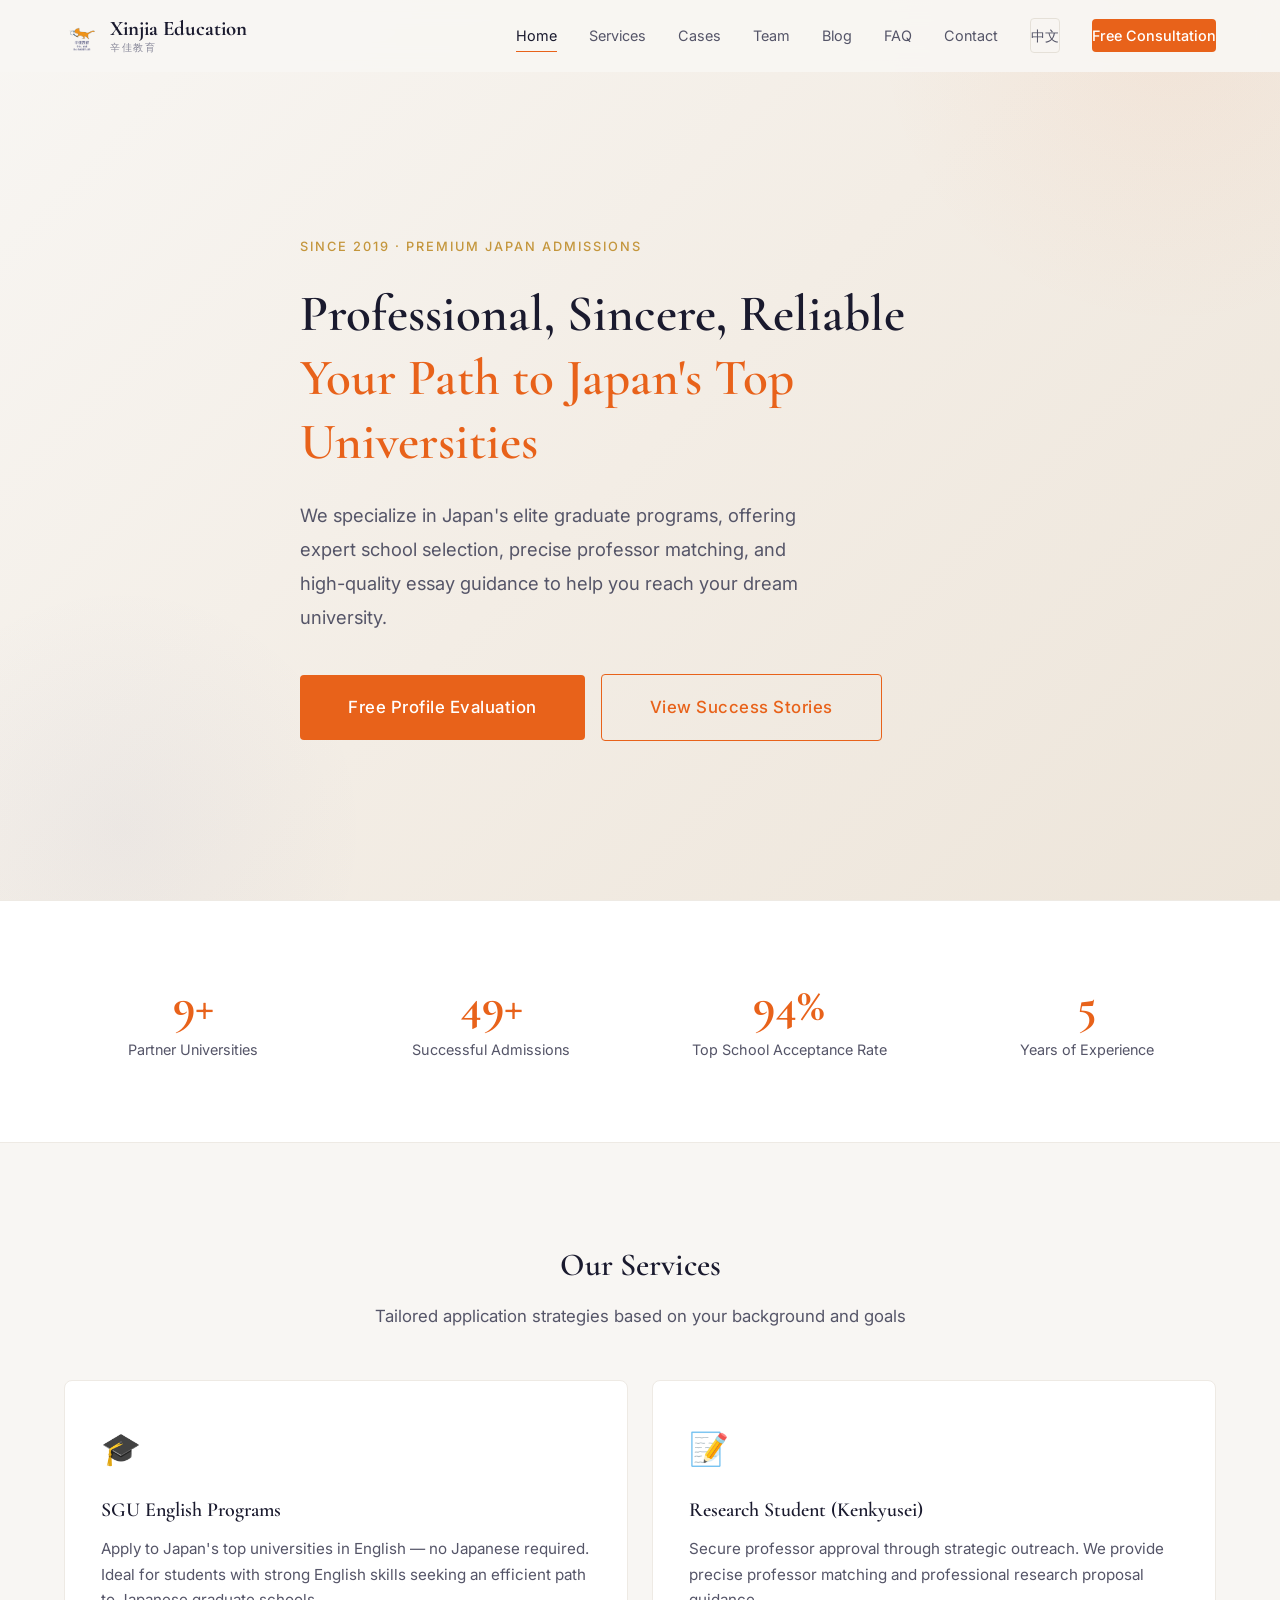
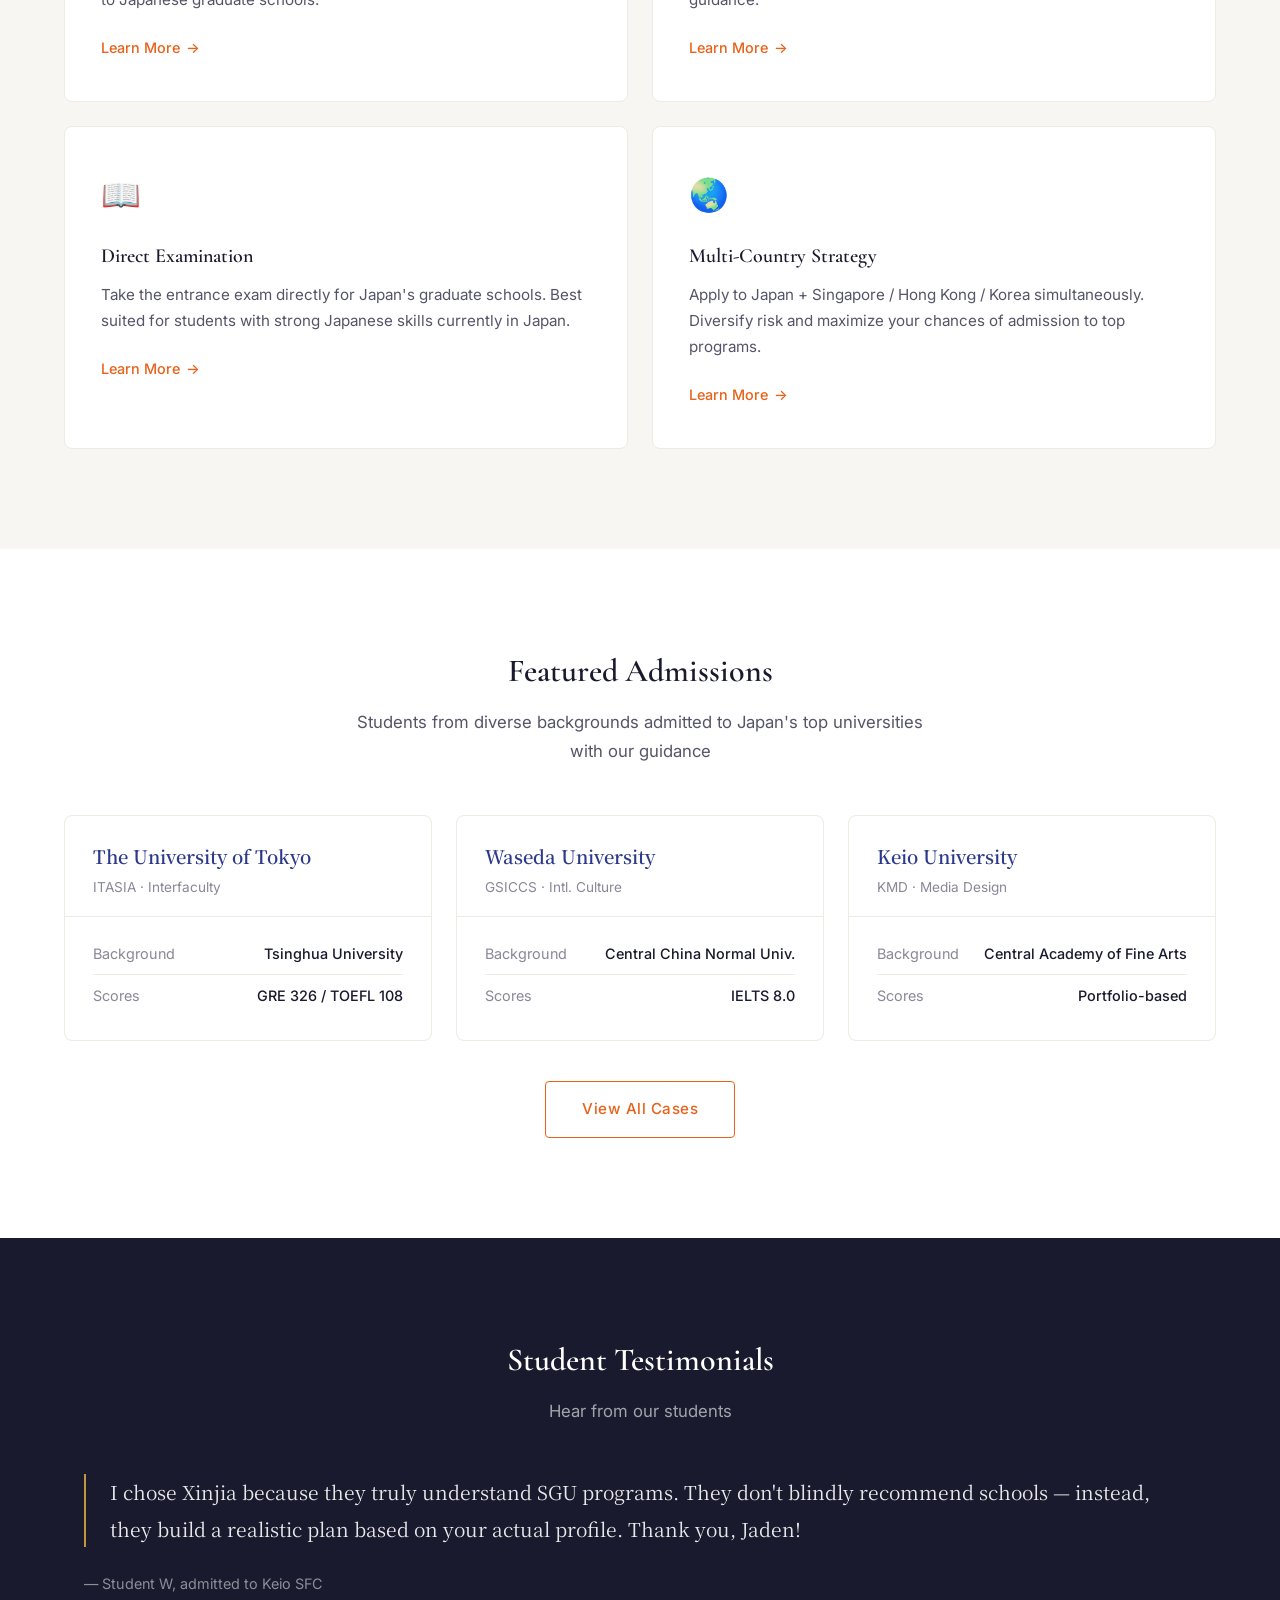
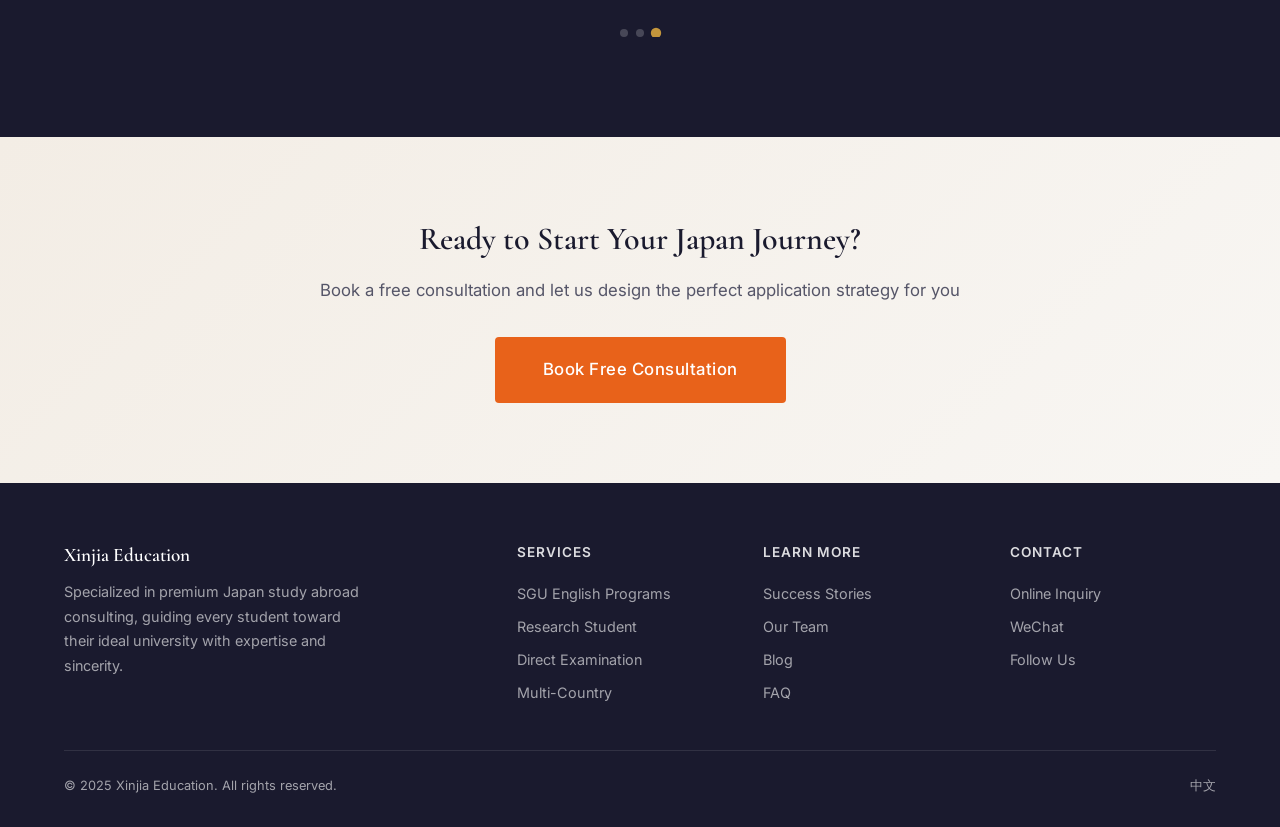
==== en/index.html @ 95246c09 "Initial commit: Xinjia Education official website - 14 HTML pages (7 Chinese + 7 English) - Brand de" ====
<!DOCTYPE html>
<html lang="en" class="en">
<head>
  <meta charset="UTF-8">
  <meta name="viewport" content="width=device-width, initial-scale=1.0">
  <title>Xinjia Education | Premium Japan Study Abroad · SGU · Graduate School</title>
  <meta name="description" content="Xinjia Education specializes in premium Japan study abroad consulting: SGU English programs, graduate school applications, and multi-country strategies. Admissions to UTokyo, Waseda, Keio, and more.">
  <meta name="keywords" content="study in Japan,SGU application,Japan graduate school,Japan university,study abroad Japan,Tokyo University admission">
  <link rel="alternate" hreflang="zh" href="https://shinka-edu.com/index.html">
  <link rel="alternate" hreflang="en" href="https://shinka-edu.com/en/index.html">
  <link rel="canonical" href="https://shinka-edu.com/en/">
  <meta property="og:title" content="Xinjia Education | Premium Japan Study Abroad">
  <meta property="og:description" content="Expert guidance for SGU programs, graduate school, and multi-country applications">
  <meta property="og:type" content="website">
  <meta property="og:url" content="https://shinka-edu.com/en/">
  <meta property="og:locale" content="en_US">
  <meta property="og:locale:alternate" content="zh_CN">
  <link rel="preconnect" href="https://fonts.googleapis.com">
  <link rel="preconnect" href="https://fonts.gstatic.com" crossorigin>
  <link href="https://fonts.googleapis.com/css2?family=Cormorant+Garamond:wght@400;600;700&family=Inter:wght@400;500;600&family=Noto+Serif+SC:wght@400;600;700&display=swap" rel="stylesheet">
  <link rel="stylesheet" href="../css/style.css">
  <script type="application/ld+json">
  {
    "@context": "https://schema.org",
    "@type": "EducationalOrganization",
    "name": "Xinjia Education",
    "alternateName": "辛佳教育",
    "url": "https://shinka-edu.com",
    "description": "Premium Japan study abroad consulting: SGU, graduate school, and multi-country applications",
    "areaServed": ["CN", "JP"],
    "knowsLanguage": ["zh", "en", "ja"]
  }
  </script>
</head>
<body>

  <nav class="navbar" role="navigation" aria-label="Main navigation">
    <div class="container">
      <a href="index.html" class="nav-logo">
        <img src="../images/logo.png" alt="Xinjia Education" loading="lazy">
        <span class="nav-logo-text">
          Xinjia Education
          <small>辛佳教育</small>
        </span>
      </a>
      <div class="nav-links">
        <a href="index.html" class="active">Home</a>
        <a href="services.html">Services</a>
        <a href="cases.html">Cases</a>
        <a href="team.html">Team</a>
        <a href="blog.html">Blog</a>
        <a href="faq.html">FAQ</a>
        <a href="contact.html">Contact</a>
        <a href="../index.html" class="nav-lang">中文</a>
        <a href="contact.html" class="nav-cta">Free Consultation</a>
      </div>
      <button class="nav-toggle" aria-label="Menu"><span></span><span></span><span></span></button>
    </div>
  </nav>

  <!-- Hero -->
  <section class="hero">
    <div class="container">
      <div class="hero-content">
        <span class="hero-badge">Since 2019 · Premium Japan Admissions</span>
        <h1 class="hero-title">Professional, Sincere, Reliable<br><span>Your Path to Japan's Top Universities</span></h1>
        <p class="hero-desc">We specialize in Japan's elite graduate programs, offering expert school selection, precise professor matching, and high-quality essay guidance to help you reach your dream university.</p>
        <div class="hero-buttons">
          <a href="contact.html" class="btn btn-primary btn-lg">Free Profile Evaluation</a>
          <a href="cases.html" class="btn btn-outline btn-lg">View Success Stories</a>
        </div>
      </div>
    </div>
  </section>

  <!-- Stats -->
  <section class="stats">
    <div class="container">
      <div class="stats-grid">
        <div class="stat-item fade-in">
          <div class="stat-number" data-count="10" data-suffix="+">0</div>
          <div class="stat-label">Partner Universities</div>
        </div>
        <div class="stat-item fade-in fade-in-delay-1">
          <div class="stat-number" data-count="50" data-suffix="+">0</div>
          <div class="stat-label">Successful Admissions</div>
        </div>
        <div class="stat-item fade-in fade-in-delay-2">
          <div class="stat-number" data-count="95" data-suffix="%">0</div>
          <div class="stat-label">Top School Acceptance Rate</div>
        </div>
        <div class="stat-item fade-in fade-in-delay-3">
          <div class="stat-number" data-count="6" data-suffix="">0</div>
          <div class="stat-label">Years of Experience</div>
        </div>
      </div>
    </div>
  </section>

  <!-- Services -->
  <section class="section" id="services">
    <div class="container">
      <h2 class="section-title center fade-in">Our Services</h2>
      <p class="section-subtitle center fade-in">Tailored application strategies based on your background and goals</p>
      <div class="services-grid">
        <a href="services.html#sgu" class="service-card fade-in">
          <span class="service-icon">🎓</span>
          <h3>SGU English Programs</h3>
          <p>Apply to Japan's top universities in English — no Japanese required. Ideal for students with strong English skills seeking an efficient path to Japanese graduate schools.</p>
          <span class="link-arrow">Learn More</span>
        </a>
        <a href="services.html#kenkyusei" class="service-card fade-in fade-in-delay-1">
          <span class="service-icon">📝</span>
          <h3>Research Student (Kenkyusei)</h3>
          <p>Secure professor approval through strategic outreach. We provide precise professor matching and professional research proposal guidance.</p>
          <span class="link-arrow">Learn More</span>
        </a>
        <a href="services.html#chokuju" class="service-card fade-in fade-in-delay-2">
          <span class="service-icon">📖</span>
          <h3>Direct Examination</h3>
          <p>Take the entrance exam directly for Japan's graduate schools. Best suited for students with strong Japanese skills currently in Japan.</p>
          <span class="link-arrow">Learn More</span>
        </a>
        <a href="services.html#multi" class="service-card fade-in fade-in-delay-3">
          <span class="service-icon">🌏</span>
          <h3>Multi-Country Strategy</h3>
          <p>Apply to Japan + Singapore / Hong Kong / Korea simultaneously. Diversify risk and maximize your chances of admission to top programs.</p>
          <span class="link-arrow">Learn More</span>
        </a>
      </div>
    </div>
  </section>

  <!-- Featured Cases -->
  <section class="section" style="background: var(--color-bg-white);">
    <div class="container">
      <h2 class="section-title center fade-in">Featured Admissions</h2>
      <p class="section-subtitle center fade-in">Students from diverse backgrounds admitted to Japan's top universities with our guidance</p>
      <div class="cases-grid">
        <div class="case-card fade-in">
          <div class="case-card-header">
            <div class="case-school">The University of Tokyo</div>
            <div class="case-program">ITASIA · Interfaculty</div>
          </div>
          <div class="case-card-body">
            <div class="case-detail"><span class="case-detail-label">Background</span><span class="case-detail-value">Tsinghua University</span></div>
            <div class="case-detail"><span class="case-detail-label">Scores</span><span class="case-detail-value">GRE 326 / TOEFL 108</span></div>
          </div>
        </div>
        <div class="case-card fade-in fade-in-delay-1">
          <div class="case-card-header">
            <div class="case-school">Waseda University</div>
            <div class="case-program">GSICCS · Intl. Culture</div>
          </div>
          <div class="case-card-body">
            <div class="case-detail"><span class="case-detail-label">Background</span><span class="case-detail-value">Central China Normal Univ.</span></div>
            <div class="case-detail"><span class="case-detail-label">Scores</span><span class="case-detail-value">IELTS 8.0</span></div>
          </div>
        </div>
        <div class="case-card fade-in fade-in-delay-2">
          <div class="case-card-header">
            <div class="case-school">Keio University</div>
            <div class="case-program">KMD · Media Design</div>
          </div>
          <div class="case-card-body">
            <div class="case-detail"><span class="case-detail-label">Background</span><span class="case-detail-value">Central Academy of Fine Arts</span></div>
            <div class="case-detail"><span class="case-detail-label">Scores</span><span class="case-detail-value">Portfolio-based</span></div>
          </div>
        </div>
      </div>
      <div class="text-center" style="margin-top: 40px;">
        <a href="cases.html" class="btn btn-outline">View All Cases</a>
      </div>
    </div>
  </section>

  <!-- Testimonials -->
  <section class="testimonials">
    <div class="container">
      <h2 class="section-title center fade-in">Student Testimonials</h2>
      <p class="section-subtitle center fade-in">Hear from our students</p>
      <div class="testimonial-slider fade-in">
        <div class="testimonial-track">
          <div class="testimonial-card">
            <div class="testimonial-quote">The Xinjia team was incredibly professional. From school selection to essay writing, they provided targeted advice every step of the way. I ended up getting into UTokyo ITASIA — the entire process was smoother than I imagined.</div>
            <div class="testimonial-author">— Student Z, admitted to UTokyo ITASIA</div>
          </div>
          <div class="testimonial-card">
            <div class="testimonial-quote">As a career-changer, I was extremely anxious at first. The team helped me clarify my research direction and refined my research proposal through many iterations, each time with substantive improvements.</div>
            <div class="testimonial-author">— Student L, admitted to Waseda GSICCS</div>
          </div>
          <div class="testimonial-card">
            <div class="testimonial-quote">I chose Xinjia because they truly understand SGU programs. They don't blindly recommend schools — instead, they build a realistic plan based on your actual profile. Thank you, Jaden!</div>
            <div class="testimonial-author">— Student W, admitted to Keio SFC</div>
          </div>
        </div>
        <div class="testimonial-dots">
          <button class="testimonial-dot active" aria-label="Testimonial 1"></button>
          <button class="testimonial-dot" aria-label="Testimonial 2"></button>
          <button class="testimonial-dot" aria-label="Testimonial 3"></button>
        </div>
      </div>
    </div>
  </section>

  <!-- CTA -->
  <section class="cta-section">
    <div class="container fade-in">
      <h2>Ready to Start Your Japan Journey?</h2>
      <p>Book a free consultation and let us design the perfect application strategy for you</p>
      <a href="contact.html" class="btn btn-primary btn-lg">Book Free Consultation</a>
    </div>
  </section>

  <!-- Footer -->
  <footer class="footer">
    <div class="container">
      <div class="footer-grid">
        <div class="footer-brand">
          <h3>Xinjia Education</h3>
          <p>Specialized in premium Japan study abroad consulting, guiding every student toward their ideal university with expertise and sincerity.</p>
        </div>
        <div class="footer-col">
          <h4>Services</h4>
          <a href="services.html#sgu">SGU English Programs</a>
          <a href="services.html#kenkyusei">Research Student</a>
          <a href="services.html#chokuju">Direct Examination</a>
          <a href="services.html#multi">Multi-Country</a>
        </div>
        <div class="footer-col">
          <h4>Learn More</h4>
          <a href="cases.html">Success Stories</a>
          <a href="team.html">Our Team</a>
          <a href="blog.html">Blog</a>
          <a href="faq.html">FAQ</a>
        </div>
        <div class="footer-col">
          <h4>Contact</h4>
          <a href="contact.html">Online Inquiry</a>
          <a href="contact.html">WeChat</a>
          <a href="contact.html">Follow Us</a>
        </div>
      </div>
      <div class="footer-bottom">
        <span>&copy; 2025 Xinjia Education. All rights reserved.</span>
        <a href="../index.html">中文</a>
      </div>
    </div>
  </footer>

  <script src="../js/main.js"></script>
</body>
</html>
---- css/style.css ----
/* ===== CSS Variables & Brand Design System ===== */
:root {
  --color-primary: #E8621A;
  --color-primary-dark: #C8520F;
  --color-primary-light: #F5864D;
  --color-secondary: #2D3A8C;
  --color-secondary-dark: #1E2860;
  --color-accent: #C4963C;
  --color-accent-light: #D4AC5C;
  --color-text: #1A1A2E;
  --color-text-light: #555568;
  --color-text-muted: #888899;
  --color-bg: #F8F6F3;
  --color-bg-white: #FFFFFF;
  --color-bg-warm: #F3EDE5;
  --color-border: #E5E0D8;
  --color-border-light: #EEEAE4;

  --font-serif-cn: "Noto Serif SC", "Songti SC", "SimSun", serif;
  --font-serif-en: "Cormorant Garamond", "Georgia", serif;
  --font-sans: "Inter", "Noto Sans SC", "PingFang SC", "Microsoft YaHei", sans-serif;

  --max-width: 1200px;
  --nav-height: 72px;
  --section-padding: 100px 0;
  --section-padding-sm: 60px 0;
  --transition: 0.3s ease;
  --transition-slow: 0.6s ease;
  --shadow-sm: 0 2px 8px rgba(26, 26, 46, 0.06);
  --shadow-md: 0 4px 20px rgba(26, 26, 46, 0.08);
  --shadow-lg: 0 8px 40px rgba(26, 26, 46, 0.12);
  --radius: 4px;
  --radius-lg: 8px;
}

/* ===== Reset & Base ===== */
*, *::before, *::after {
  margin: 0;
  padding: 0;
  box-sizing: border-box;
}

html {
  font-size: 16px;
  scroll-behavior: smooth;
  -webkit-font-smoothing: antialiased;
  -moz-osx-font-smoothing: grayscale;
}

body {
  font-family: var(--font-sans);
  color: var(--color-text);
  background: var(--color-bg);
  line-height: 1.75;
  overflow-x: hidden;
}

img {
  max-width: 100%;
  height: auto;
  display: block;
}

a {
  color: inherit;
  text-decoration: none;
  transition: color var(--transition);
}

ul, ol { list-style: none; }

h1, h2, h3, h4, h5, h6 {
  font-family: var(--font-serif-cn);
  font-weight: 600;
  line-height: 1.35;
  color: var(--color-text);
}

.en h1, .en h2, .en h3, .en h4, .en h5, .en h6 {
  font-family: var(--font-serif-en);
}

/* ===== Utility ===== */
.container {
  max-width: var(--max-width);
  margin: 0 auto;
  padding: 0 24px;
}

.section {
  padding: var(--section-padding);
}

.section-title {
  font-size: 2rem;
  margin-bottom: 16px;
  position: relative;
}

.section-subtitle {
  font-size: 1.05rem;
  color: var(--color-text-light);
  max-width: 600px;
  margin-bottom: 48px;
}

.section-subtitle.center {
  margin-left: auto;
  margin-right: auto;
  text-align: center;
}

.section-title.center {
  text-align: center;
}

.text-primary { color: var(--color-primary); }
.text-accent { color: var(--color-accent); }
.text-muted { color: var(--color-text-muted); }
.text-center { text-align: center; }

.sr-only {
  position: absolute;
  width: 1px;
  height: 1px;
  padding: 0;
  margin: -1px;
  overflow: hidden;
  clip: rect(0,0,0,0);
  border: 0;
}

/* ===== Buttons ===== */
.btn {
  display: inline-block;
  padding: 14px 36px;
  font-size: 0.95rem;
  font-family: var(--font-sans);
  font-weight: 500;
  border: none;
  border-radius: var(--radius);
  cursor: pointer;
  transition: all var(--transition);
  letter-spacing: 0.5px;
  text-align: center;
}

.btn-primary {
  background: var(--color-primary);
  color: #fff;
}

.btn-primary:hover {
  background: var(--color-primary-dark);
  transform: translateY(-1px);
  box-shadow: var(--shadow-md);
}

.btn-outline {
  background: transparent;
  color: var(--color-primary);
  border: 1.5px solid var(--color-primary);
}

.btn-outline:hover {
  background: var(--color-primary);
  color: #fff;
}

.btn-secondary {
  background: var(--color-secondary);
  color: #fff;
}

.btn-secondary:hover {
  background: var(--color-secondary-dark);
  transform: translateY(-1px);
}

.btn-sm {
  padding: 10px 24px;
  font-size: 0.875rem;
}

.btn-lg {
  padding: 18px 48px;
  font-size: 1.05rem;
}

/* ===== Navigation ===== */
.navbar {
  position: fixed;
  top: 0;
  left: 0;
  right: 0;
  height: var(--nav-height);
  background: rgba(248, 246, 243, 0.95);
  backdrop-filter: blur(12px);
  -webkit-backdrop-filter: blur(12px);
  z-index: 1000;
  transition: all var(--transition);
  border-bottom: 1px solid transparent;
}

.navbar.scrolled {
  border-bottom-color: var(--color-border);
  box-shadow: var(--shadow-sm);
}

.navbar .container {
  display: flex;
  align-items: center;
  justify-content: space-between;
  height: 100%;
}

.nav-logo {
  display: flex;
  align-items: center;
  gap: 10px;
  font-family: var(--font-serif-cn);
  font-size: 1.25rem;
  font-weight: 700;
  color: var(--color-text);
}

.en .nav-logo {
  font-family: var(--font-serif-en);
  font-size: 1.3rem;
}

.nav-logo img {
  height: 36px;
  width: auto;
}

.nav-logo-text {
  display: flex;
  flex-direction: column;
  line-height: 1.2;
}

.nav-logo-text small {
  font-size: 0.65rem;
  font-family: var(--font-sans);
  font-weight: 400;
  color: var(--color-text-muted);
  letter-spacing: 1.5px;
  text-transform: uppercase;
}

.nav-links {
  display: flex;
  align-items: center;
  gap: 32px;
}

.nav-links a {
  font-size: 0.9rem;
  color: var(--color-text-light);
  position: relative;
  padding: 4px 0;
}

.nav-links a::after {
  content: '';
  position: absolute;
  bottom: 0;
  left: 0;
  width: 0;
  height: 1.5px;
  background: var(--color-primary);
  transition: width var(--transition);
}

.nav-links a:hover,
.nav-links a.active {
  color: var(--color-text);
}

.nav-links a:hover::after,
.nav-links a.active::after {
  width: 100%;
}

.nav-lang {
  font-size: 0.85rem;
  color: var(--color-text-muted);
  border: 1px solid var(--color-border);
  padding: 5px 14px;
  border-radius: var(--radius);
  transition: all var(--transition);
}

.nav-lang:hover {
  color: var(--color-primary);
  border-color: var(--color-primary);
}

.nav-cta {
  padding: 8px 24px;
  background: var(--color-primary);
  color: #fff !important;
  border-radius: var(--radius);
  font-weight: 500;
}

.nav-cta::after { display: none !important; }

.nav-cta:hover {
  background: var(--color-primary-dark);
}

/* Mobile Nav Toggle */
.nav-toggle {
  display: none;
  flex-direction: column;
  gap: 5px;
  cursor: pointer;
  padding: 4px;
  background: none;
  border: none;
}

.nav-toggle span {
  display: block;
  width: 24px;
  height: 2px;
  background: var(--color-text);
  transition: all var(--transition);
  border-radius: 1px;
}

.nav-toggle.active span:nth-child(1) {
  transform: rotate(45deg) translate(5px, 5px);
}

.nav-toggle.active span:nth-child(2) { opacity: 0; }

.nav-toggle.active span:nth-child(3) {
  transform: rotate(-45deg) translate(5px, -5px);
}

/* ===== Hero Section ===== */
.hero {
  min-height: 100vh;
  display: flex;
  align-items: center;
  padding-top: var(--nav-height);
  background: linear-gradient(135deg, var(--color-bg) 0%, var(--color-bg-warm) 50%, #EDE5DA 100%);
  position: relative;
  overflow: hidden;
}

.hero::before {
  content: '';
  position: absolute;
  top: -30%;
  right: -15%;
  width: 600px;
  height: 600px;
  background: radial-gradient(circle, rgba(232, 98, 26, 0.06) 0%, transparent 70%);
  border-radius: 50%;
}

.hero::after {
  content: '';
  position: absolute;
  bottom: -20%;
  left: -10%;
  width: 500px;
  height: 500px;
  background: radial-gradient(circle, rgba(45, 58, 140, 0.04) 0%, transparent 70%);
  border-radius: 50%;
}

.hero .container {
  position: relative;
  z-index: 1;
}

.hero-content {
  max-width: 680px;
}

.hero-badge {
  display: inline-block;
  font-size: 0.8rem;
  letter-spacing: 2px;
  text-transform: uppercase;
  color: var(--color-accent);
  margin-bottom: 24px;
  font-weight: 500;
}

.hero-title {
  font-size: 3.2rem;
  margin-bottom: 24px;
  line-height: 1.25;
}

.hero-title span {
  color: var(--color-primary);
}

.hero-desc {
  font-size: 1.15rem;
  color: var(--color-text-light);
  margin-bottom: 40px;
  max-width: 520px;
  line-height: 1.85;
}

.hero-buttons {
  display: flex;
  gap: 16px;
  align-items: center;
}

/* ===== Stats Section ===== */
.stats {
  padding: 60px 0;
  background: var(--color-bg-white);
  border-top: 1px solid var(--color-border-light);
  border-bottom: 1px solid var(--color-border-light);
}

.stats-grid {
  display: grid;
  grid-template-columns: repeat(4, 1fr);
  gap: 40px;
  text-align: center;
}

.stat-item {
  padding: 20px;
}

.stat-number {
  font-family: var(--font-serif-en);
  font-size: 3rem;
  font-weight: 700;
  color: var(--color-primary);
  line-height: 1;
  margin-bottom: 8px;
}

.stat-number span {
  font-size: 1.5rem;
  color: var(--color-accent);
}

.stat-label {
  font-size: 0.9rem;
  color: var(--color-text-light);
}

/* ===== Services Overview ===== */
.services-grid {
  display: grid;
  grid-template-columns: repeat(2, 1fr);
  gap: 24px;
}

.service-card {
  background: var(--color-bg-white);
  padding: 40px 36px;
  border-radius: var(--radius-lg);
  border: 1px solid var(--color-border-light);
  transition: all var(--transition);
  position: relative;
  overflow: hidden;
}

.service-card::before {
  content: '';
  position: absolute;
  top: 0;
  left: 0;
  width: 3px;
  height: 0;
  background: var(--color-primary);
  transition: height var(--transition-slow);
}

.service-card:hover {
  border-color: var(--color-border);
  box-shadow: var(--shadow-md);
  transform: translateY(-2px);
}

.service-card:hover::before {
  height: 100%;
}

.service-icon {
  font-size: 2rem;
  margin-bottom: 20px;
  display: block;
}

.service-card h3 {
  font-size: 1.25rem;
  margin-bottom: 12px;
}

.service-card p {
  color: var(--color-text-light);
  font-size: 0.95rem;
  margin-bottom: 20px;
  line-height: 1.7;
}

.service-card .link-arrow {
  font-size: 0.9rem;
  color: var(--color-primary);
  font-weight: 500;
  display: inline-flex;
  align-items: center;
  gap: 6px;
}

.service-card .link-arrow::after {
  content: '→';
  transition: transform var(--transition);
}

.service-card:hover .link-arrow::after {
  transform: translateX(4px);
}

/* ===== Cases Section ===== */
.cases-grid {
  display: grid;
  grid-template-columns: repeat(3, 1fr);
  gap: 24px;
}

.case-card {
  background: var(--color-bg-white);
  border-radius: var(--radius-lg);
  border: 1px solid var(--color-border-light);
  overflow: hidden;
  transition: all var(--transition);
}

.case-card:hover {
  box-shadow: var(--shadow-md);
  transform: translateY(-2px);
}

.case-card-header {
  padding: 24px 28px 16px;
  border-bottom: 1px solid var(--color-border-light);
}

.case-school {
  font-family: var(--font-serif-cn);
  font-size: 1.15rem;
  font-weight: 600;
  color: var(--color-secondary);
  margin-bottom: 4px;
}

.case-program {
  font-size: 0.85rem;
  color: var(--color-text-muted);
}

.case-card-body {
  padding: 16px 28px 24px;
}

.case-detail {
  display: flex;
  justify-content: space-between;
  align-items: center;
  padding: 8px 0;
  font-size: 0.9rem;
}

.case-detail + .case-detail {
  border-top: 1px solid var(--color-border-light);
}

.case-detail-label {
  color: var(--color-text-muted);
}

.case-detail-value {
  font-weight: 500;
  color: var(--color-text);
}

/* Cases page filter */
.filter-bar {
  display: flex;
  flex-wrap: wrap;
  gap: 10px;
  margin-bottom: 40px;
}

.filter-btn {
  padding: 8px 20px;
  font-size: 0.85rem;
  border: 1px solid var(--color-border);
  background: var(--color-bg-white);
  color: var(--color-text-light);
  border-radius: 100px;
  cursor: pointer;
  transition: all var(--transition);
  font-family: var(--font-sans);
}

.filter-btn:hover,
.filter-btn.active {
  background: var(--color-primary);
  color: #fff;
  border-color: var(--color-primary);
}

/* ===== Testimonials ===== */
.testimonials {
  background: var(--color-text);
  color: #fff;
  padding: var(--section-padding);
}

.testimonials .section-title {
  color: #fff;
}

.testimonials .section-subtitle {
  color: rgba(255,255,255,0.6);
}

.testimonial-slider {
  position: relative;
  overflow: hidden;
}

.testimonial-track {
  display: flex;
  transition: transform 0.5s ease;
}

.testimonial-card {
  min-width: 100%;
  padding: 0 20px;
}

.testimonial-quote {
  font-family: var(--font-serif-cn);
  font-size: 1.2rem;
  line-height: 1.9;
  margin-bottom: 24px;
  color: rgba(255,255,255,0.9);
  position: relative;
  padding-left: 24px;
  border-left: 2px solid var(--color-accent);
}

.testimonial-author {
  font-size: 0.9rem;
  color: rgba(255,255,255,0.5);
}

.testimonial-dots {
  display: flex;
  justify-content: center;
  gap: 8px;
  margin-top: 32px;
}

.testimonial-dot {
  width: 8px;
  height: 8px;
  border-radius: 50%;
  background: rgba(255,255,255,0.2);
  cursor: pointer;
  transition: all var(--transition);
  border: none;
  padding: 0;
}

.testimonial-dot.active {
  background: var(--color-accent);
  transform: scale(1.3);
}

/* ===== CTA Section ===== */
.cta-section {
  padding: 80px 0;
  background: linear-gradient(135deg, var(--color-bg-warm) 0%, var(--color-bg) 100%);
  text-align: center;
}

.cta-section h2 {
  font-size: 2rem;
  margin-bottom: 16px;
}

.cta-section p {
  color: var(--color-text-light);
  margin-bottom: 32px;
  font-size: 1.05rem;
}

/* ===== Page Header (Inner Pages) ===== */
.page-header {
  padding: 140px 0 60px;
  background: var(--color-bg-white);
  border-bottom: 1px solid var(--color-border-light);
}

.page-header h1 {
  font-size: 2.5rem;
  margin-bottom: 12px;
}

.page-header p {
  font-size: 1.05rem;
  color: var(--color-text-light);
  max-width: 600px;
}

.breadcrumb {
  font-size: 0.85rem;
  color: var(--color-text-muted);
  margin-bottom: 20px;
}

.breadcrumb a:hover {
  color: var(--color-primary);
}

.breadcrumb span {
  margin: 0 8px;
}

/* ===== Services Detail Page ===== */
.service-detail-section {
  padding: 80px 0;
}

.service-detail-section:nth-child(even) {
  background: var(--color-bg-white);
}

.service-detail-grid {
  display: grid;
  grid-template-columns: 1fr 1fr;
  gap: 60px;
  align-items: start;
}

.service-detail-content h2 {
  font-size: 1.75rem;
  margin-bottom: 16px;
}

.service-detail-content p {
  color: var(--color-text-light);
  margin-bottom: 20px;
  line-height: 1.8;
}

.service-detail-content ul {
  margin-bottom: 24px;
}

.service-detail-content ul li {
  padding: 8px 0 8px 20px;
  position: relative;
  color: var(--color-text-light);
  font-size: 0.95rem;
}

.service-detail-content ul li::before {
  content: '';
  position: absolute;
  left: 0;
  top: 16px;
  width: 6px;
  height: 6px;
  background: var(--color-primary);
  border-radius: 50%;
}

.service-sidebar {
  background: var(--color-bg-white);
  padding: 32px;
  border-radius: var(--radius-lg);
  border: 1px solid var(--color-border-light);
  position: sticky;
  top: calc(var(--nav-height) + 24px);
}

.service-sidebar h4 {
  font-size: 1rem;
  margin-bottom: 16px;
  color: var(--color-text);
}

.service-sidebar .price-range {
  font-size: 1.5rem;
  font-weight: 700;
  color: var(--color-primary);
  margin-bottom: 20px;
  font-family: var(--font-serif-en);
}

.timeline {
  position: relative;
  padding-left: 24px;
}

.timeline::before {
  content: '';
  position: absolute;
  left: 4px;
  top: 0;
  bottom: 0;
  width: 1px;
  background: var(--color-border);
}

.timeline-item {
  position: relative;
  padding-bottom: 24px;
}

.timeline-item::before {
  content: '';
  position: absolute;
  left: -24px;
  top: 6px;
  width: 9px;
  height: 9px;
  background: var(--color-primary);
  border-radius: 50%;
  border: 2px solid var(--color-bg);
}

.timeline-item h5 {
  font-size: 0.9rem;
  font-family: var(--font-sans);
  font-weight: 600;
  margin-bottom: 4px;
}

.timeline-item p {
  font-size: 0.85rem;
  color: var(--color-text-muted);
}

/* ===== Team Page ===== */
.team-grid {
  display: grid;
  grid-template-columns: repeat(3, 1fr);
  gap: 32px;
}

.team-card {
  background: var(--color-bg-white);
  padding: 40px 32px;
  border-radius: var(--radius-lg);
  border: 1px solid var(--color-border-light);
  text-align: center;
  transition: all var(--transition);
}

.team-card:hover {
  box-shadow: var(--shadow-md);
  transform: translateY(-2px);
}

.team-avatar {
  width: 80px;
  height: 80px;
  border-radius: 50%;
  background: linear-gradient(135deg, var(--color-bg-warm), var(--color-bg));
  margin: 0 auto 20px;
  display: flex;
  align-items: center;
  justify-content: center;
  font-size: 2rem;
  color: var(--color-primary);
  border: 2px solid var(--color-border-light);
}

.team-card h3 {
  font-size: 1.15rem;
  margin-bottom: 4px;
}

.team-card .team-role {
  font-size: 0.85rem;
  color: var(--color-accent);
  margin-bottom: 16px;
  font-weight: 500;
}

.team-card p {
  font-size: 0.9rem;
  color: var(--color-text-light);
  line-height: 1.7;
}

.founder-message {
  background: var(--color-bg-white);
  padding: 60px;
  border-radius: var(--radius-lg);
  border: 1px solid var(--color-border-light);
  margin-top: 60px;
}

.founder-message h3 {
  font-size: 1.5rem;
  margin-bottom: 20px;
}

.founder-message p {
  color: var(--color-text-light);
  line-height: 1.9;
  font-size: 1.05rem;
}

.founder-message .founder-name {
  margin-top: 24px;
  font-weight: 600;
  color: var(--color-text);
  font-size: 0.95rem;
}

/* ===== Blog Page ===== */
.blog-grid {
  display: grid;
  grid-template-columns: repeat(2, 1fr);
  gap: 24px;
}

.blog-card {
  background: var(--color-bg-white);
  border-radius: var(--radius-lg);
  border: 1px solid var(--color-border-light);
  padding: 32px;
  transition: all var(--transition);
}

.blog-card:hover {
  box-shadow: var(--shadow-md);
  transform: translateY(-2px);
}

.blog-date {
  font-size: 0.8rem;
  color: var(--color-text-muted);
  margin-bottom: 12px;
}

.blog-card h3 {
  font-size: 1.1rem;
  margin-bottom: 12px;
  line-height: 1.5;
}

.blog-card h3 a:hover {
  color: var(--color-primary);
}

.blog-card p {
  font-size: 0.9rem;
  color: var(--color-text-light);
  line-height: 1.7;
  margin-bottom: 16px;
}

.blog-tag {
  display: inline-block;
  font-size: 0.75rem;
  padding: 3px 10px;
  border: 1px solid var(--color-border);
  border-radius: 100px;
  color: var(--color-text-muted);
}

/* ===== FAQ Page ===== */
.faq-list {
  max-width: 800px;
  margin: 0 auto;
}

.faq-category {
  margin-bottom: 40px;
}

.faq-category-title {
  font-size: 1.1rem;
  color: var(--color-accent);
  margin-bottom: 16px;
  font-family: var(--font-sans);
  font-weight: 600;
  text-transform: uppercase;
  letter-spacing: 1px;
  font-size: 0.85rem;
}

.faq-item {
  border-bottom: 1px solid var(--color-border-light);
}

.faq-question {
  width: 100%;
  display: flex;
  align-items: center;
  justify-content: space-between;
  padding: 20px 0;
  background: none;
  border: none;
  cursor: pointer;
  font-size: 1rem;
  font-family: var(--font-sans);
  color: var(--color-text);
  text-align: left;
  font-weight: 500;
  gap: 16px;
}

.faq-question:hover {
  color: var(--color-primary);
}

.faq-icon {
  width: 20px;
  height: 20px;
  flex-shrink: 0;
  position: relative;
}

.faq-icon::before,
.faq-icon::after {
  content: '';
  position: absolute;
  background: currentColor;
  transition: transform var(--transition);
}

.faq-icon::before {
  width: 14px;
  height: 1.5px;
  top: 50%;
  left: 50%;
  transform: translate(-50%, -50%);
}

.faq-icon::after {
  width: 1.5px;
  height: 14px;
  top: 50%;
  left: 50%;
  transform: translate(-50%, -50%);
}

.faq-item.active .faq-icon::after {
  transform: translate(-50%, -50%) rotate(90deg);
}

.faq-answer {
  max-height: 0;
  overflow: hidden;
  transition: max-height 0.4s ease;
}

.faq-answer-inner {
  padding: 0 0 20px;
  color: var(--color-text-light);
  font-size: 0.95rem;
  line-height: 1.8;
}

/* ===== Contact Page ===== */
.contact-grid {
  display: grid;
  grid-template-columns: 1fr 1fr;
  gap: 60px;
  align-items: start;
}

.contact-form {
  background: var(--color-bg-white);
  padding: 40px;
  border-radius: var(--radius-lg);
  border: 1px solid var(--color-border-light);
}

.form-group {
  margin-bottom: 20px;
}

.form-group label {
  display: block;
  font-size: 0.85rem;
  font-weight: 500;
  margin-bottom: 6px;
  color: var(--color-text);
}

.form-group input,
.form-group select,
.form-group textarea {
  width: 100%;
  padding: 12px 16px;
  font-size: 0.95rem;
  font-family: var(--font-sans);
  border: 1px solid var(--color-border);
  border-radius: var(--radius);
  background: var(--color-bg);
  color: var(--color-text);
  transition: border-color var(--transition);
  outline: none;
}

.form-group input:focus,
.form-group select:focus,
.form-group textarea:focus {
  border-color: var(--color-primary);
}

.form-group textarea {
  min-height: 120px;
  resize: vertical;
}

.contact-info h3 {
  font-size: 1.25rem;
  margin-bottom: 20px;
}

.contact-channels {
  margin-bottom: 32px;
}

.contact-channel-item {
  display: flex;
  align-items: flex-start;
  gap: 16px;
  padding: 16px 0;
  border-bottom: 1px solid var(--color-border-light);
}

.contact-channel-item:last-child {
  border-bottom: none;
}

.channel-icon {
  width: 40px;
  height: 40px;
  border-radius: 50%;
  background: var(--color-bg-warm);
  display: flex;
  align-items: center;
  justify-content: center;
  flex-shrink: 0;
  font-size: 1.1rem;
}

.channel-info h4 {
  font-size: 0.9rem;
  font-family: var(--font-sans);
  margin-bottom: 2px;
}

.channel-info p {
  font-size: 0.85rem;
  color: var(--color-text-muted);
}

.qrcode-placeholder {
  width: 160px;
  height: 160px;
  background: var(--color-bg-warm);
  border-radius: var(--radius-lg);
  display: flex;
  align-items: center;
  justify-content: center;
  color: var(--color-text-muted);
  font-size: 0.85rem;
  border: 1px dashed var(--color-border);
  margin-top: 8px;
}

/* ===== Footer ===== */
.footer {
  background: var(--color-text);
  color: rgba(255,255,255,0.6);
  padding: 60px 0 30px;
}

.footer-grid {
  display: grid;
  grid-template-columns: 2fr 1fr 1fr 1fr;
  gap: 40px;
  margin-bottom: 40px;
}

.footer-brand {
  max-width: 300px;
}

.footer-brand h3 {
  color: #fff;
  font-size: 1.2rem;
  margin-bottom: 12px;
}

.footer-brand p {
  font-size: 0.9rem;
  line-height: 1.7;
}

.footer-col h4 {
  color: rgba(255,255,255,0.85);
  font-size: 0.85rem;
  font-family: var(--font-sans);
  font-weight: 600;
  text-transform: uppercase;
  letter-spacing: 1px;
  margin-bottom: 16px;
}

.footer-col a {
  display: block;
  font-size: 0.9rem;
  padding: 4px 0;
  transition: color var(--transition);
}

.footer-col a:hover {
  color: var(--color-primary-light);
}

.footer-bottom {
  border-top: 1px solid rgba(255,255,255,0.1);
  padding-top: 24px;
  display: flex;
  justify-content: space-between;
  align-items: center;
  font-size: 0.8rem;
}

.footer-bottom a:hover {
  color: var(--color-primary-light);
}

/* ===== Scroll Animations ===== */
.fade-in {
  opacity: 0;
  transform: translateY(24px);
  transition: opacity 0.7s ease, transform 0.7s ease;
}

.fade-in.visible {
  opacity: 1;
  transform: translateY(0);
}

.fade-in-delay-1 { transition-delay: 0.1s; }
.fade-in-delay-2 { transition-delay: 0.2s; }
.fade-in-delay-3 { transition-delay: 0.3s; }
.fade-in-delay-4 { transition-delay: 0.4s; }

/* ===== Responsive ===== */
@media (max-width: 1024px) {
  .hero-title { font-size: 2.6rem; }
  .stats-grid { grid-template-columns: repeat(2, 1fr); }
  .services-grid { grid-template-columns: 1fr; }
  .service-detail-grid { grid-template-columns: 1fr; }
  .footer-grid { grid-template-columns: 1fr 1fr; }
}

@media (max-width: 768px) {
  :root {
    --section-padding: 60px 0;
    --nav-height: 64px;
  }

  .nav-links {
    position: fixed;
    top: var(--nav-height);
    left: 0;
    right: 0;
    bottom: 0;
    background: var(--color-bg);
    flex-direction: column;
    justify-content: flex-start;
    padding: 40px 24px;
    gap: 24px;
    transform: translateX(100%);
    transition: transform var(--transition);
  }

  .nav-links.open {
    transform: translateX(0);
  }

  .nav-links a {
    font-size: 1.1rem;
  }

  .nav-toggle { display: flex; }

  .hero { min-height: auto; padding: 120px 0 60px; }
  .hero-title { font-size: 2rem; }
  .hero-desc { font-size: 1rem; }
  .hero-buttons { flex-direction: column; align-items: flex-start; }

  .stat-number { font-size: 2.2rem; }

  .cases-grid { grid-template-columns: 1fr; }
  .blog-grid { grid-template-columns: 1fr; }
  .team-grid { grid-template-columns: 1fr; }
  .contact-grid { grid-template-columns: 1fr; }

  .section-title { font-size: 1.6rem; }
  .page-header { padding: 100px 0 40px; }
  .page-header h1 { font-size: 1.8rem; }

  .footer-grid { grid-template-columns: 1fr; gap: 32px; }
  .footer-bottom { flex-direction: column; gap: 8px; text-align: center; }

  .founder-message { padding: 32px 24px; }

  .service-sidebar { position: static; }
}

@media (max-width: 480px) {
  .container { padding: 0 16px; }
  .hero-title { font-size: 1.75rem; }
  .stats-grid { grid-template-columns: 1fr 1fr; gap: 16px; }
  .stat-number { font-size: 1.8rem; }
  .filter-bar { gap: 6px; }
  .filter-btn { padding: 6px 14px; font-size: 0.8rem; }
}
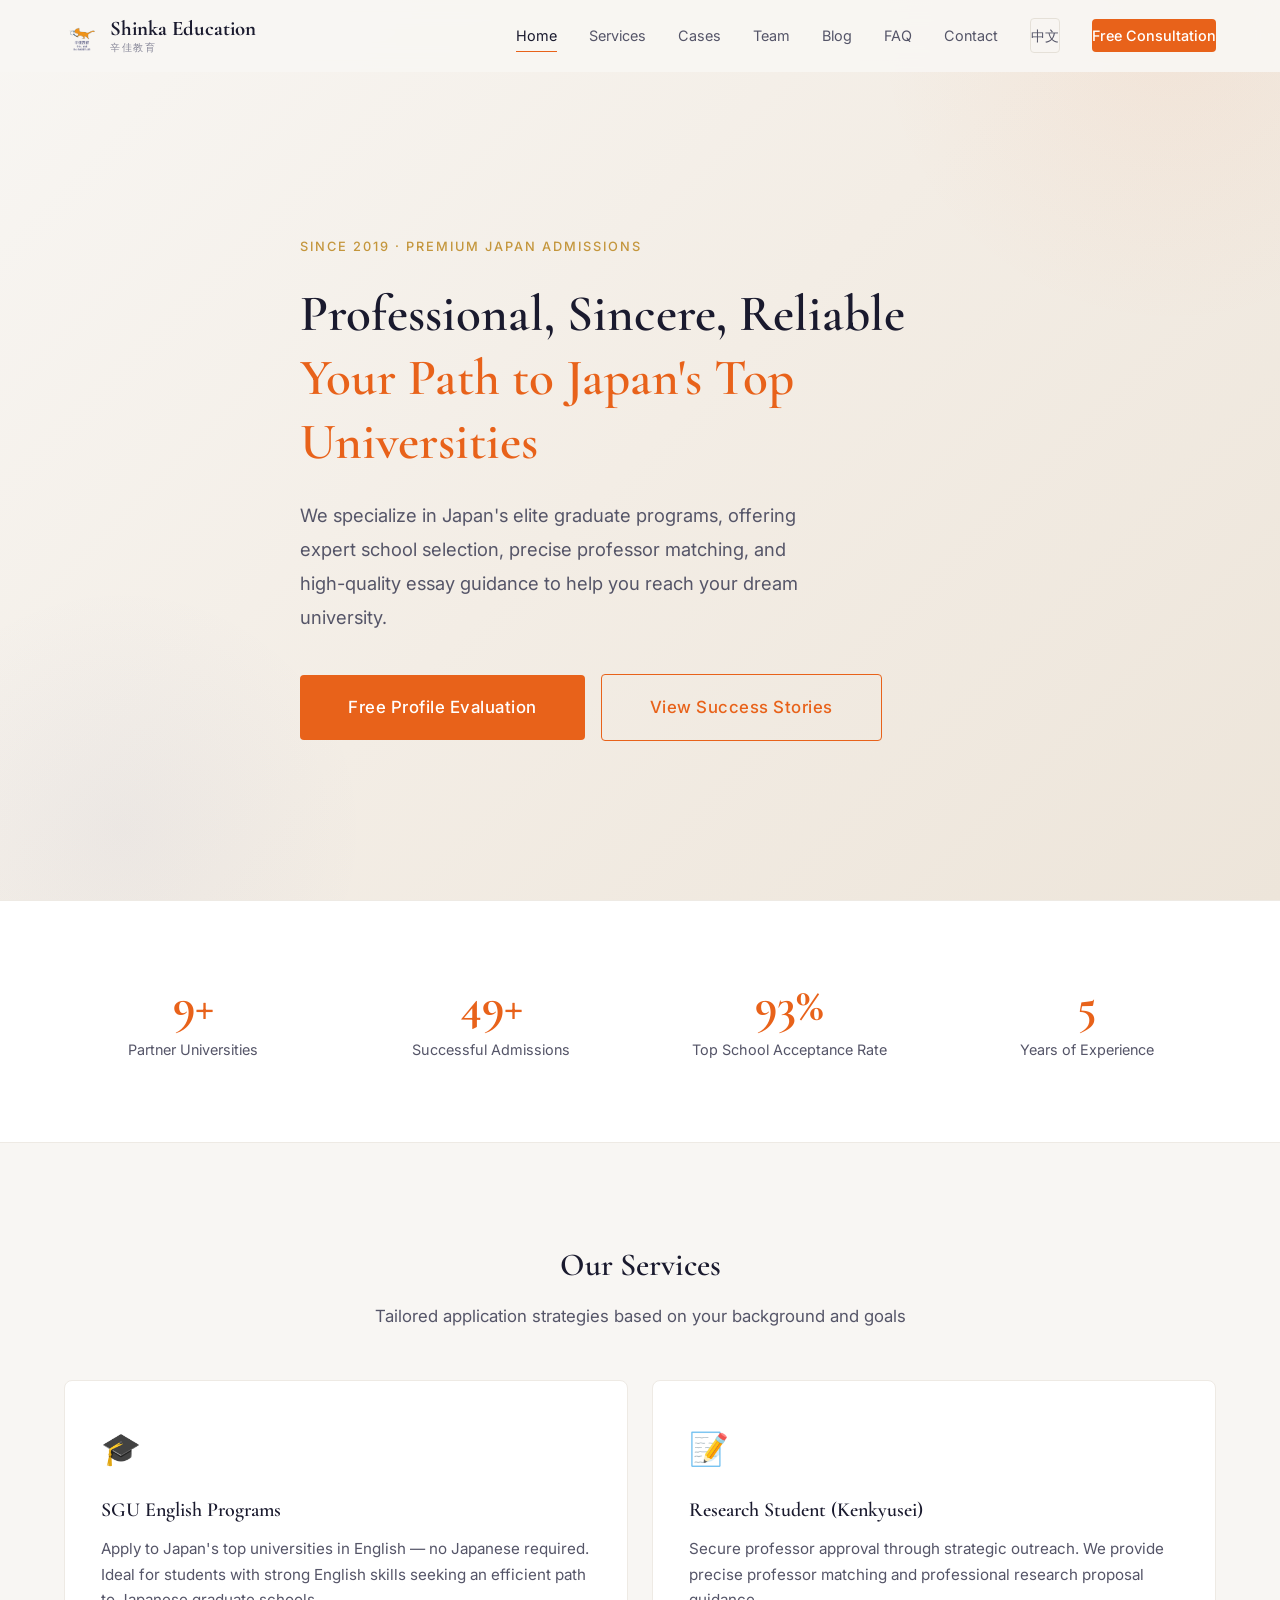
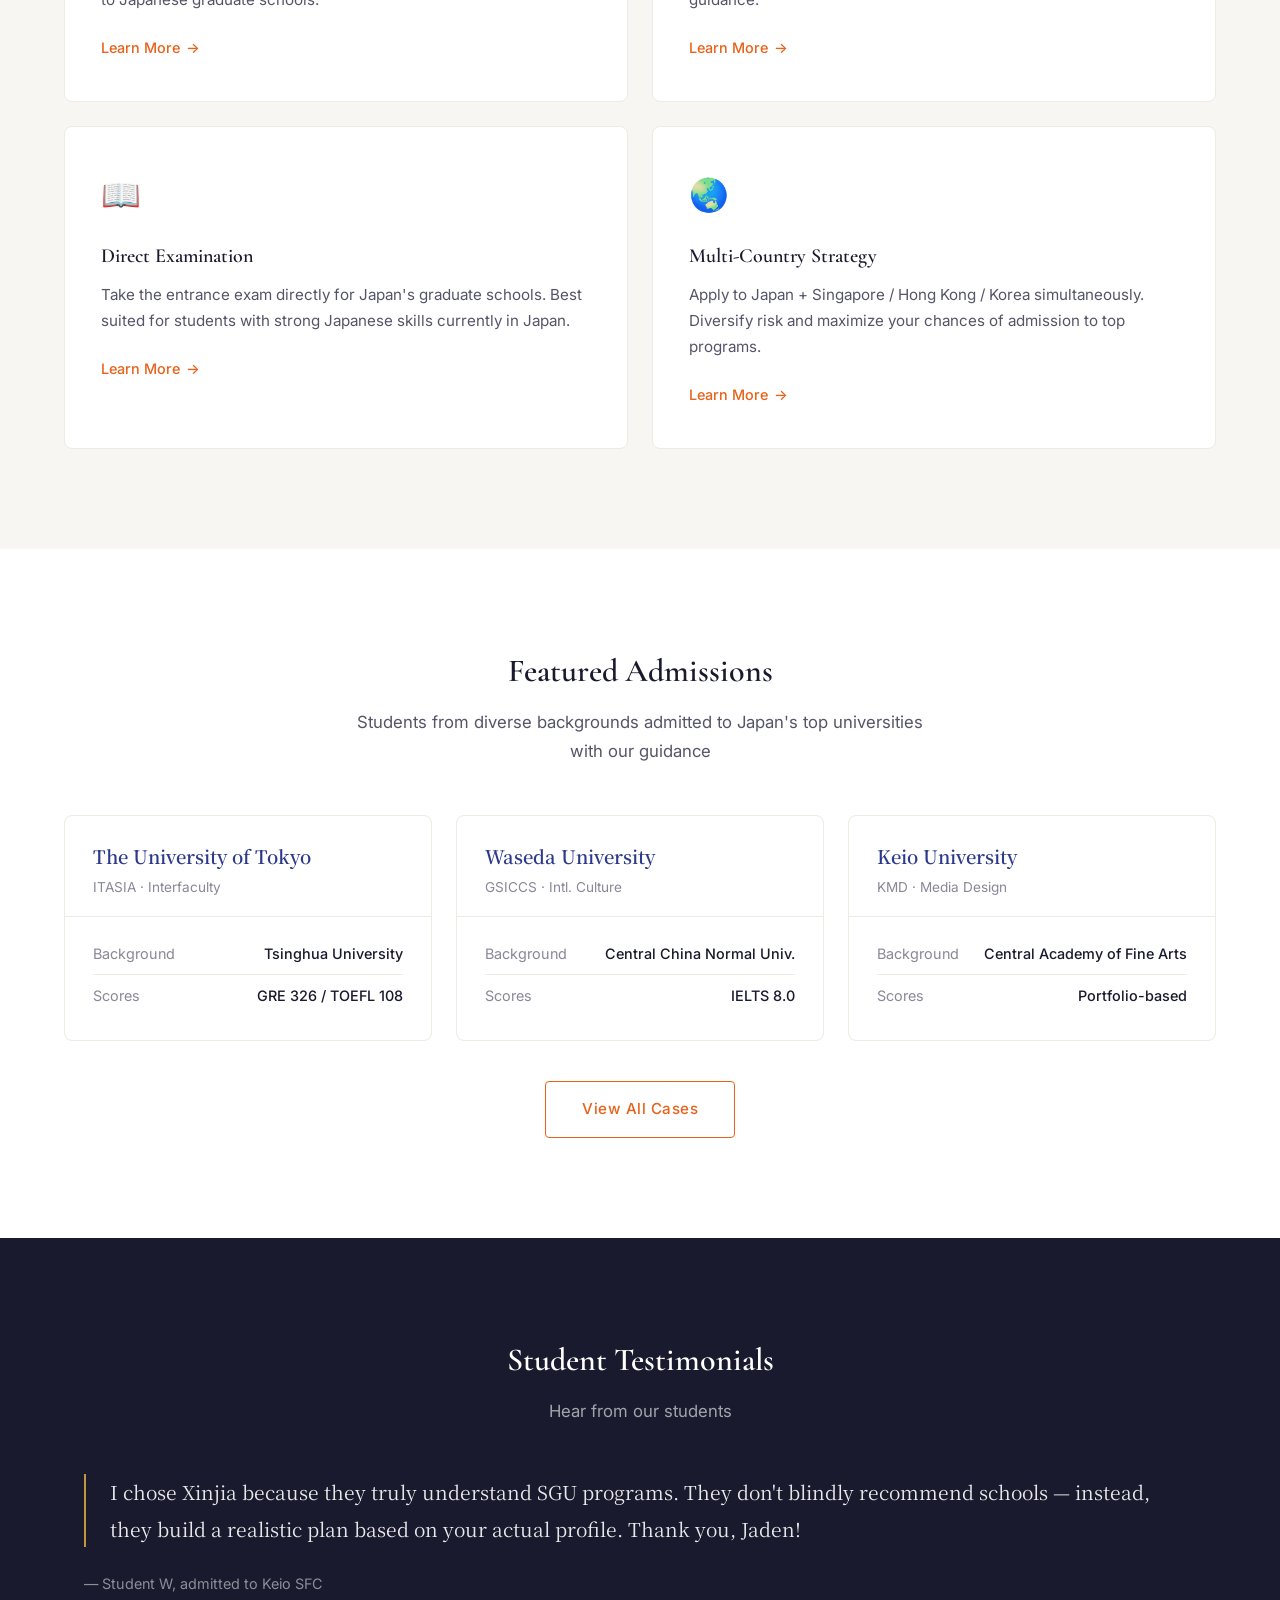
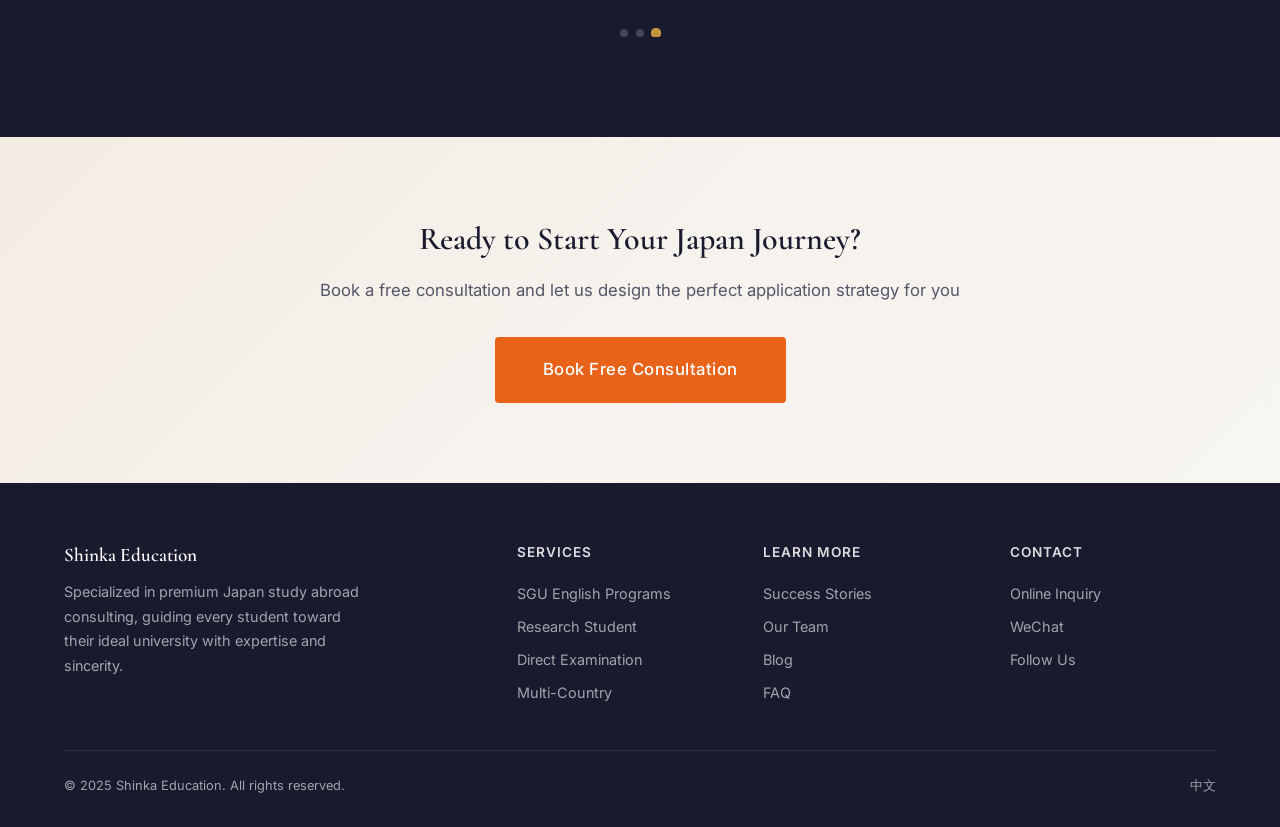
==== commit f0754f73: "Anonymize case backgrounds, add offer placeholders, rename to Shinka Education - Anonymize all stude" ====
--- a/en/index.html
+++ b/en/index.html
@@ -3,13 +3,13 @@
 <head>
   <meta charset="UTF-8">
   <meta name="viewport" content="width=device-width, initial-scale=1.0">
-  <title>Xinjia Education | Premium Japan Study Abroad · SGU · Graduate School</title>
-  <meta name="description" content="Xinjia Education specializes in premium Japan study abroad consulting: SGU English programs, graduate school applications, and multi-country strategies. Admissions to UTokyo, Waseda, Keio, and more.">
+  <title>Shinka Education | Premium Japan Study Abroad · SGU · Graduate School</title>
+  <meta name="description" content="Shinka Education specializes in premium Japan study abroad consulting: SGU English programs, graduate school applications, and multi-country strategies. Admissions to UTokyo, Waseda, Keio, and more.">
   <meta name="keywords" content="study in Japan,SGU application,Japan graduate school,Japan university,study abroad Japan,Tokyo University admission">
   <link rel="alternate" hreflang="zh" href="https://shinka-edu.com/index.html">
   <link rel="alternate" hreflang="en" href="https://shinka-edu.com/en/index.html">
   <link rel="canonical" href="https://shinka-edu.com/en/">
-  <meta property="og:title" content="Xinjia Education | Premium Japan Study Abroad">
+  <meta property="og:title" content="Shinka Education | Premium Japan Study Abroad">
   <meta property="og:description" content="Expert guidance for SGU programs, graduate school, and multi-country applications">
   <meta property="og:type" content="website">
   <meta property="og:url" content="https://shinka-edu.com/en/">
@@ -23,7 +23,7 @@
   {
     "@context": "https://schema.org",
     "@type": "EducationalOrganization",
-    "name": "Xinjia Education",
+    "name": "Shinka Education",
     "alternateName": "辛佳教育",
     "url": "https://shinka-edu.com",
     "description": "Premium Japan study abroad consulting: SGU, graduate school, and multi-country applications",
@@ -37,9 +37,9 @@
   <nav class="navbar" role="navigation" aria-label="Main navigation">
     <div class="container">
       <a href="index.html" class="nav-logo">
-        <img src="../images/logo.png" alt="Xinjia Education" loading="lazy">
+        <img src="../images/logo.png" alt="Shinka Education" loading="lazy">
         <span class="nav-logo-text">
-          Xinjia Education
+          Shinka Education
           <small>辛佳教育</small>
         </span>
       </a>
@@ -217,7 +217,7 @@
     <div class="container">
       <div class="footer-grid">
         <div class="footer-brand">
-          <h3>Xinjia Education</h3>
+          <h3>Shinka Education</h3>
           <p>Specialized in premium Japan study abroad consulting, guiding every student toward their ideal university with expertise and sincerity.</p>
         </div>
         <div class="footer-col">
@@ -242,7 +242,7 @@
         </div>
       </div>
       <div class="footer-bottom">
-        <span>&copy; 2025 Xinjia Education. All rights reserved.</span>
+        <span>&copy; 2025 Shinka Education. All rights reserved.</span>
         <a href="../index.html">中文</a>
       </div>
     </div>
